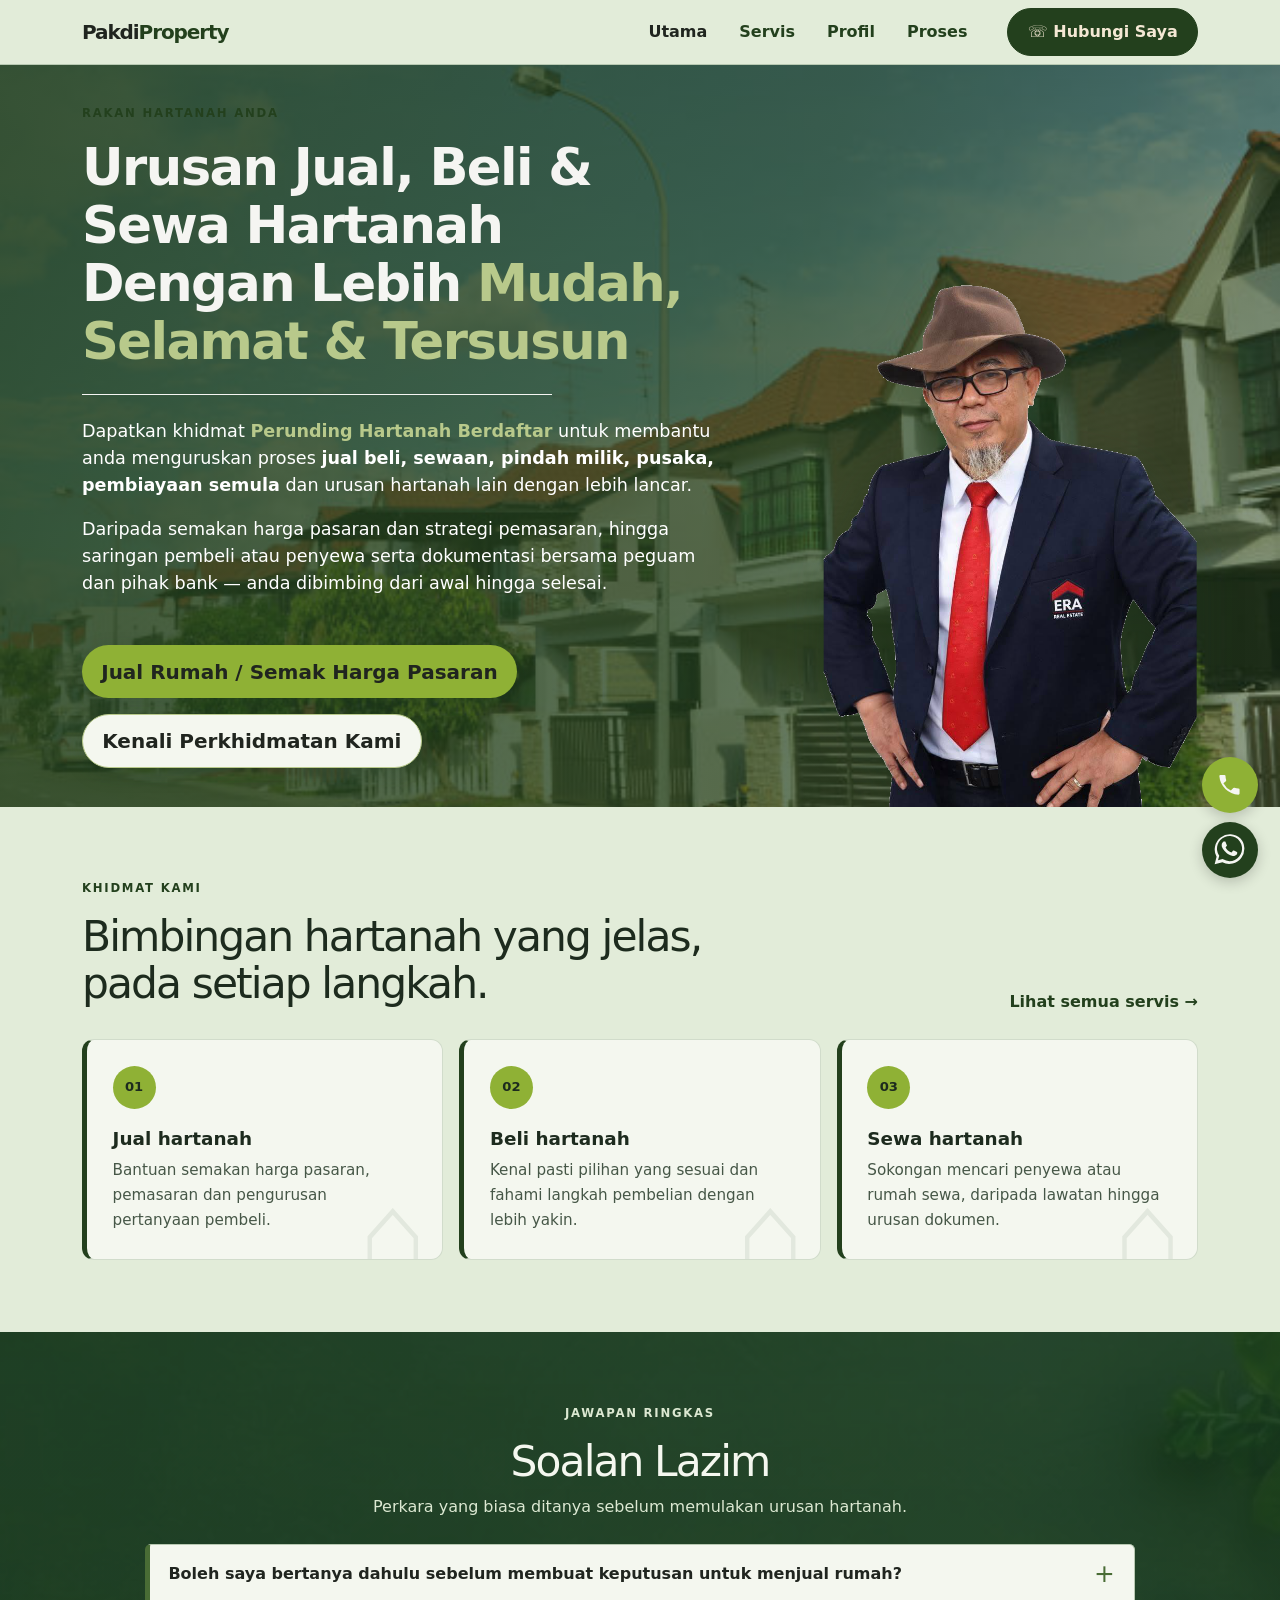
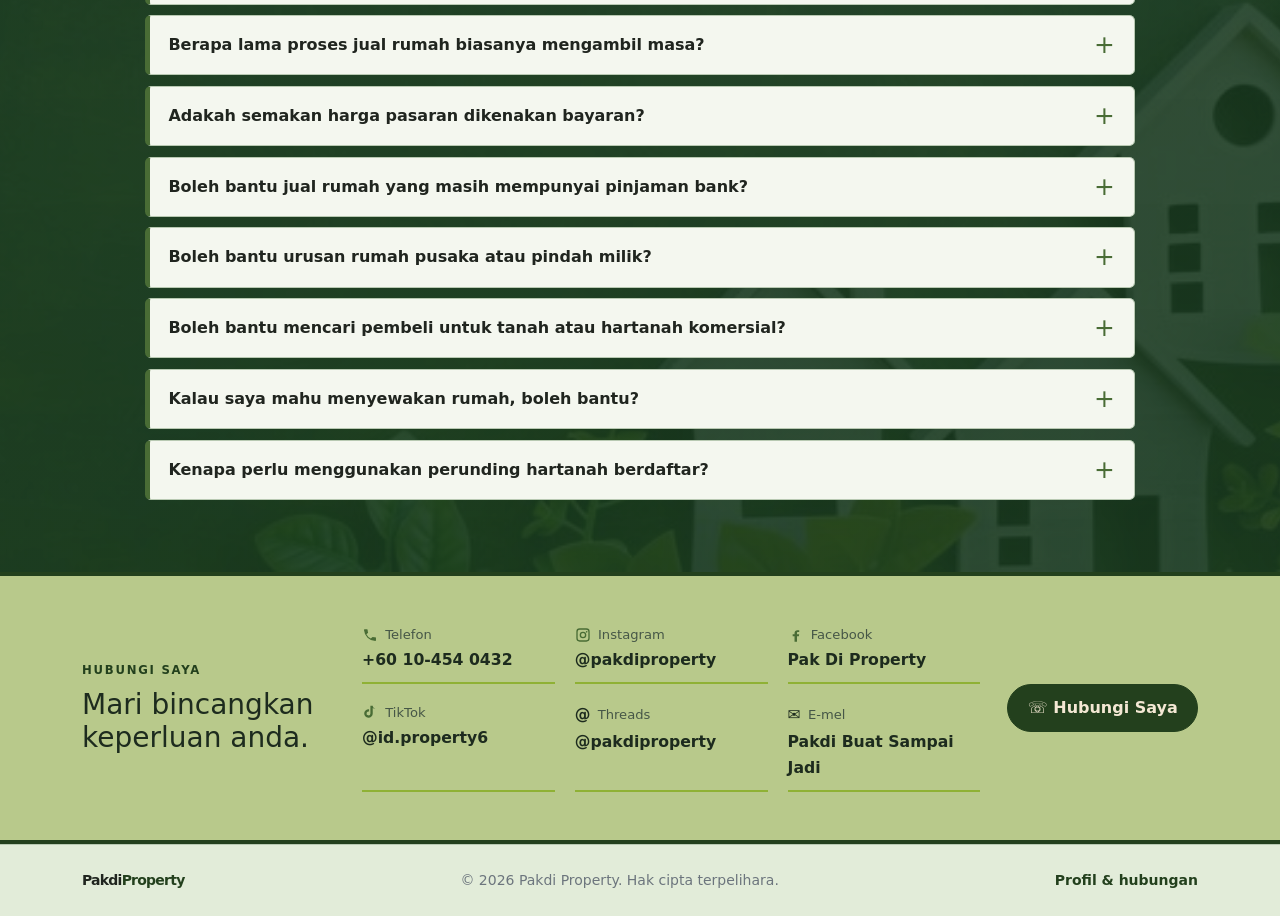
==== index.html @ b7602e5f "Add files via upload" ====
<!doctype html>
<html lang="ms">
<head>
  <meta charset="utf-8">
  <meta name="viewport" content="width=device-width, initial-scale=1">
  <meta name="description" content="Pakdi Property membantu urusan jual beli, sewa dan khidmat nasihat hartanah di Malaysia.">
  <title>Pakdi Property | Hartanah lebih mudah</title>
  <link href="https://cdn.jsdelivr.net/npm/bootstrap@5.3.3/dist/css/bootstrap.min.css" rel="stylesheet">
  <link rel="stylesheet" href="styles.css">
</head>
<body>
  <nav class="navbar navbar-expand-lg sticky-top">
    <div class="container py-2">
      <a class="navbar-brand brand" href="index.html">Pakdi<span>Property</span></a>
      <button class="navbar-toggler" type="button" data-bs-toggle="collapse" data-bs-target="#mainNav" aria-controls="mainNav" aria-expanded="false" aria-label="Buka menu"><span class="navbar-toggler-icon"></span></button>
      <div class="collapse navbar-collapse" id="mainNav">
        <ul class="navbar-nav ms-auto align-items-lg-center gap-lg-3">
          <li class="nav-item"><a class="nav-link active" href="index.html">Utama</a></li>
          <li class="nav-item"><a class="nav-link" href="servis.html">Servis</a></li>
          <li class="nav-item"><a class="nav-link" href="profile.html">Profil</a></li>
          <li class="nav-item"><a class="nav-link" href="proses.html">Proses</a></li>
          <li class="nav-item"><a class="btn btn-whatsapp ms-lg-3" href="https://wa.me/60104540432" target="_blank" rel="noopener">☏ Hubungi Saya</a></li>
        </ul>
      </div>
    </div>
  </nav>
  <main>
    <section class="hero-home">
      <div class="container hero-content">
        <div class="row align-items-center min-vh-hero">
          <div class="col-lg-7 hero-copy">
            <p class="eyebrow hero-eyebrow">RAKAN HARTANAH ANDA</p>
            <h1>Urusan Jual, Beli &amp; Sewa Hartanah Dengan Lebih <span>Mudah, Selamat &amp; Tersusun</span></h1>
            <div class="hero-rule"></div>
            <p>Dapatkan khidmat <strong>Perunding Hartanah Berdaftar</strong> untuk membantu anda menguruskan proses <b>jual beli, sewaan, pindah milik, pusaka, pembiayaan semula</b> dan urusan hartanah lain dengan lebih lancar.</p>
            <p>Daripada semakan harga pasaran dan strategi pemasaran, hingga saringan pembeli atau penyewa serta dokumentasi bersama peguam dan pihak bank — anda dibimbing dari awal hingga selesai.</p>
            <div class="d-flex flex-wrap gap-3 hero-actions">
              <a class="btn btn-red btn-lg" href="https://wa.me/60104540432?text=Salam%2C%20saya%20ingin%20bertanya%20tentang%20jualan%20rumah" target="_blank" rel="noopener">Jual Rumah / Semak Harga Pasaran</a>
              <a class="btn btn-light-hero btn-lg" href="servis.html">Kenali Perkhidmatan Kami</a>
            </div>
          </div>
          <div class="col-lg-5 hero-person-wrap">
            <!-- FOTO UTAMA: letakkan foto anda dalam folder images dan ubah src kepada images/pakdi.png -->
            <img class="hero-person" src="pakdi-transparent.png" alt="Foto perunding Pakdi Property">
          </div>
        </div>
      </div>
    </section>
    <section class="py-5"><div class="container py-lg-4"><div class="row align-items-end g-3 mb-4"><div class="col-md-8"><p class="eyebrow">KHIDMAT KAMI</p><h2 class="section-title">Bimbingan hartanah yang jelas, pada setiap langkah.</h2></div><div class="col-md-4 text-md-end"><a class="text-link" href="servis.html">Lihat semua servis →</a></div></div><div class="row g-3"><div class="col-md-4"><article class="service-card h-100"><div class="service-icon">01</div><h3>Jual hartanah</h3><p>Bantuan semakan harga pasaran, pemasaran dan pengurusan pertanyaan pembeli.</p></article></div><div class="col-md-4"><article class="service-card h-100"><div class="service-icon">02</div><h3>Beli hartanah</h3><p>Kenal pasti pilihan yang sesuai dan fahami langkah pembelian dengan lebih yakin.</p></article></div><div class="col-md-4"><article class="service-card h-100"><div class="service-icon">03</div><h3>Sewa hartanah</h3><p>Sokongan mencari penyewa atau rumah sewa, daripada lawatan hingga urusan dokumen.</p></article></div></div></div></section>
    <section class="faq-section py-5">
      <div class="container py-lg-4">
        <div class="text-center mb-4"><p class="eyebrow">JAWAPAN RINGKAS</p><h2 class="section-title mx-auto">Soalan Lazim</h2><p class="text-secondary">Perkara yang biasa ditanya sebelum memulakan urusan hartanah.</p></div>
        <div class="faq-list">
          <details class="faq-item"><summary>Boleh saya bertanya dahulu sebelum membuat keputusan untuk menjual rumah?</summary><p>Ya. Anda boleh berbincang dahulu tentang keadaan hartanah, anggaran harga pasaran dan pilihan yang tersedia sebelum membuat keputusan.</p></details>
          <details class="faq-item"><summary>Berapa lama proses jual rumah biasanya mengambil masa?</summary><p>Tempoh jualan bergantung pada harga, lokasi, keadaan hartanah, permintaan pasaran dan kelancaran proses pembiayaan pembeli.</p></details>
          <details class="faq-item"><summary>Adakah semakan harga pasaran dikenakan bayaran?</summary><p>Hubungi saya untuk berbincang tentang hartanah anda dan semakan awal. Sebarang kos atau skop khidmat akan diterangkan terlebih dahulu.</p></details>
          <details class="faq-item"><summary>Boleh bantu jual rumah yang masih mempunyai pinjaman bank?</summary><p>Boleh. Baki pinjaman dan proses penyelesaian dengan pihak bank perlu disemak. Saya boleh membantu menyelaras langkah seterusnya bersama pihak berkaitan.</p></details>
          <details class="faq-item"><summary>Boleh bantu urusan rumah pusaka atau pindah milik?</summary><p>Saya boleh membantu menerangkan langkah awal dan menyelaras urusan hartanah dengan pihak berkaitan seperti peguam. Keperluan bergantung pada keadaan kes.</p></details>
          <details class="faq-item"><summary>Boleh bantu mencari pembeli untuk tanah atau hartanah komersial?</summary><p>Ya. Kongsikan lokasi, jenis hartanah dan maklumat yang tersedia supaya kita boleh bincangkan pilihan pemasaran yang sesuai.</p></details>
          <details class="faq-item"><summary>Kalau saya mahu menyewakan rumah, boleh bantu?</summary><p>Boleh. Saya boleh membantu menguruskan pemasaran, pertanyaan penyewa, lawatan dan penyelarasan dokumen sewaan.</p></details>
          <details class="faq-item"><summary>Kenapa perlu menggunakan perunding hartanah berdaftar?</summary><p>Perunding berdaftar boleh membantu menyelaras komunikasi, pemasaran dan langkah urusan hartanah dengan lebih teratur. Anda boleh meminta butiran pendaftaran semasa berbincang.</p></details>
        </div>
      </div>
    </section>
        <section class="contact-strip py-5"><div class="container"><div class="contact-layout"><div class="contact-intro"><p class="eyebrow mb-2">HUBUNGI SAYA</p><h2 class="h3 mb-0">Mari bincangkan keperluan anda.</h2></div><div class="contact-grid"><a class="contact-link" href="tel:+60104540432"><span class="contact-heading"><svg viewBox="0 0 24 24" aria-hidden="true"><path d="M6.6 10.8a15.5 15.5 0 0 0 6.6 6.6l2.2-2.2a1 1 0 0 1 1-.24 11.4 11.4 0 0 0 3.55.57 1 1 0 0 1 1 1v3.5a1 1 0 0 1-1 1A17.95 17.95 0 0 1 2.97 4.5a1 1 0 0 1 1-1h3.5a1 1 0 0 1 1 1 11.4 11.4 0 0 0 .57 3.55 1 1 0 0 1-.25 1.02z"/></svg>Telefon</span><span>+60 10-454 0432</span></a><a class="contact-link" href="https://instagram.com/pakdiproperty" target="_blank" rel="noopener"><span class="contact-heading"><svg viewBox="0 0 24 24" aria-hidden="true"><path d="M7 2h10a5 5 0 0 1 5 5v10a5 5 0 0 1-5 5H7a5 5 0 0 1-5-5V7a5 5 0 0 1 5-5m0 2a3 3 0 0 0-3 3v10a3 3 0 0 0 3 3h10a3 3 0 0 0 3-3V7a3 3 0 0 0-3-3zm5 3a5 5 0 1 1 0 10 5 5 0 0 1 0-10m0 2a3 3 0 1 0 0 6 3 3 0 0 0 0-6m5.5-3a1.25 1.25 0 1 1 0 2.5 1.25 1.25 0 0 1 0-2.5"/></svg>Instagram</span><span>@pakdiproperty</span></a><a class="contact-link" href="https://facebook.com/PakDiProperty" target="_blank" rel="noopener"><span class="contact-heading"><svg viewBox="0 0 24 24" aria-hidden="true"><path d="M13.5 22v-8h2.8l.4-3h-3.2V9.1c0-.9.3-1.5 1.6-1.5h1.7V4.9c-.3 0-1.4-.1-2.6-.1-2.6 0-4.4 1.6-4.4 4.5V11H7v3h2.8v8z"/></svg>Facebook</span><span>Pak Di Property</span></a><a class="contact-link" href="https://www.tiktok.com/@id.property6" target="_blank" rel="noopener"><span class="contact-heading"><svg viewBox="0 0 24 24" aria-hidden="true"><path d="M19.6 7.2a5.7 5.7 0 0 1-3.5-1.2v8.2a6.4 6.4 0 1 1-5.5-6.3v3.5a2.9 2.9 0 1 0 2 2.8V2.5h3.5c.2 2 1.5 3.7 3.5 4.3z"/></svg>TikTok</span><span>@id.property6</span></a><a class="contact-link" href="https://www.threads.net/@pakdiproperty" target="_blank" rel="noopener"><span class="contact-heading"><span aria-hidden="true">@</span>Threads</span><span>@pakdiproperty</span></a><a class="contact-link" href="mailto:id1402property@gmail.com?subject=Pakdi%20Buat%20Sampai%20Jadi" aria-label="E-mel Pakdi: Pakdi Buat Sampai Jadi"><span class="contact-heading"><span aria-hidden="true">✉</span>E-mel</span><span>Pakdi Buat Sampai Jadi</span></a></div><div class="contact-action-wrap"><a class="btn btn-whatsapp contact-action" href="https://wa.me/60104540432" target="_blank" rel="noopener">☏ Hubungi Saya</a></div></div></div></section>
  </main>
  <footer class="py-4"><div class="container d-flex flex-column flex-sm-row justify-content-between gap-2"><span class="brand small">Pakdi<span>Property</span></span><span class="text-secondary small">© <span id="year"></span> Pakdi Property. Hak cipta terpelihara.</span><a class="small text-link" href="profile.html">Profil &amp; hubungan</a></div></footer>
  <div class="floating-contact"><a class="float-phone" href="tel:+60104540432" aria-label="Telefon Pakdi"><svg viewBox="0 0 24 24" aria-hidden="true"><path d="M6.6 10.8a15.5 15.5 0 0 0 6.6 6.6l2.2-2.2a1 1 0 0 1 1-.24 11.4 11.4 0 0 0 3.55.57 1 1 0 0 1 1 1v3.5a1 1 0 0 1-1 1A17.95 17.95 0 0 1 2.97 4.5a1 1 0 0 1 1-1h3.5a1 1 0 0 1 1 1 11.4 11.4 0 0 0 .57 3.55 1 1 0 0 1-.25 1.02z"/></svg></a><a class="float-wa" href="https://wa.me/60104540432" target="_blank" rel="noopener" aria-label="WhatsApp Pakdi"><svg viewBox="0 0 24 24" aria-hidden="true"><path d="M20.5 3.5A11.8 11.8 0 0 0 2 17.7L.5 23.5l6-1.55A11.8 11.8 0 0 0 20.5 3.5M12 21a9.7 9.7 0 0 1-4.95-1.36l-.36-.21-3.57.93.95-3.48-.23-.36A9.7 9.7 0 1 1 12 21m5.34-7.26c-.29-.15-1.73-.85-2-.95s-.47-.15-.67.15-.76.95-.93 1.14-.34.22-.63.07a8 8 0 0 1-2.37-1.47 8.8 8.8 0 0 1-1.64-2.04c-.17-.29-.02-.45.13-.6.13-.13.29-.34.43-.5.14-.17.19-.29.29-.48.1-.2.05-.37-.02-.52-.08-.14-.67-1.62-.91-2.22-.24-.58-.48-.5-.67-.51h-.57c-.2 0-.52.07-.8.37-.27.29-1.04 1.01-1.04 2.47s1.07 2.87 1.22 3.07c.14.2 2.1 3.2 5.08 4.48.71.31 1.26.5 1.69.64.71.22 1.36.19 1.87.11.57-.08 1.73-.71 1.98-1.4.24-.69.24-1.28.17-1.4-.08-.13-.27-.2-.57-.35"/></svg></a></div>
  <script src="https://cdn.jsdelivr.net/npm/bootstrap@5.3.3/dist/js/bootstrap.bundle.min.js"></script><script src="script.js"></script>
</body>
</html>
---- styles.css ----
:root{--ink:#1d2b1e;--muted:#465747;--accent:#8fb135;--accent-dark:#23401d;--sage:#b8c98b;--cream:#f4f7ef;--line:#b8c9b2;--blue:#06327e;--blue-top:#3260a2;--whatsapp:#23401d;--red:#8fb135}
*{box-sizing:border-box}body{color:var(--ink);background:#e2ecd9;font-family:system-ui,-apple-system,"Segoe UI",sans-serif;line-height:1.65}.brand{font-weight:800;letter-spacing:-.055em;color:#20251f!important}.brand span{color:#23401d}.navbar{--bs-navbar-padding-y:0;border-bottom:1px solid var(--line);background:#e2ecd9!important}.nav-link{color:#23401d;font-weight:650}.nav-link.active{color:#20251f!important}.btn{border-radius:999px;font-weight:650;padding:.7rem 1.2rem}.btn-whatsapp{background:var(--whatsapp);color:#f4e8d4;border:1px solid var(--whatsapp)}.btn-whatsapp:hover{background:#172616;color:#f4e8d4}.btn-red{background:var(--red);color:#20251f;border:0;box-shadow:0 6px 20px #17372433}.btn-red:hover{background:#b8c98b;color:#20251f}.btn-light-hero{background:#f4f7ef;color:#20251f;border:1px solid #b8c98b;box-shadow:0 6px 20px #17372433}.btn-light-hero:hover{background:#dce8d2;color:#20251f}.hero-home{position:relative;isolation:isolate;overflow:hidden;color:#f5f5f2;background:linear-gradient(105deg,rgba(35,64,29,.88) 0%,rgba(35,64,29,.75) 58%,rgba(35,64,29,.5) 100%),url("images-laman-utama.png") center/cover no-repeat;background-image:linear-gradient(105deg,rgba(35,64,29,.88) 0%,rgba(35,64,29,.75) 58%,rgba(35,64,29,.5) 100%),url("images-laman-utama.png")}.min-vh-hero{min-height:610px}.hero-content{position:relative;z-index:1}.hero-copy{padding-top:2.4rem;padding-bottom:2.4rem;z-index:2}.hero-copy h1{max-width:850px;font-size:clamp(2.35rem,4vw,3.45rem);font-weight:750;line-height:1.13;letter-spacing:-.03em;margin-bottom:1.5rem}.hero-copy h1 span{color:#b8c98b}.hero-copy p:not(.eyebrow){max-width:750px;font-size:1.1rem;line-height:1.55;color:#fff}.hero-copy strong{color:#b8c98b}.hero-rule{height:1px;background:#f5f5f2;width:min(470px,100%);margin:1.4rem 0}.hero-actions{margin-top:3rem}.hero-person-wrap{align-self:stretch;position:relative;min-height:520px}.hero-person{position:absolute;bottom:0;left:50%;transform:translateX(-40%);height:min(88%,560px);width:auto;max-width:110%;object-fit:contain;object-position:center bottom;border-radius:0;outline:0;box-shadow:none;filter:drop-shadow(0 12px 22px rgba(18,42,21,.28))}.hero-eyebrow{color:#b8c98b}.eyebrow{font-size:.73rem;letter-spacing:.15em;font-weight:700;color:#23401d;margin-bottom:1rem}.text-accent{color:#23401d}.section-title{font-size:clamp(1.8rem,3.5vw,2.65rem);max-width:670px;letter-spacing:-.045em;line-height:1.1}.text-link{color:#23401d;text-decoration:none;font-weight:650}.text-link:hover{text-decoration:underline}.service-card,.process-card{padding:1.6rem;border:1px solid #d1dccb;border-left:5px solid #23401d;border-radius:.75rem;background:#f4f7ef;position:relative;overflow:hidden}.service-card:after{content:"⌂";position:absolute;right:1rem;bottom:-1.9rem;font-family:Georgia,serif;font-size:7rem;line-height:1;color:#23401d;opacity:.08;pointer-events:none}.service-icon,.process-number{display:grid;place-items:center;width:43px;height:43px;border-radius:50%;background:#8fb135;color:#1d2b1e;font-weight:700;font-size:.82rem;margin-bottom:1.2rem}.service-card h3{font-size:1.15rem;font-weight:650}.service-card p,.process-card p{color:var(--muted);font-size:.95rem;margin-bottom:0}.contact-strip{background:#b8c98b;border-top:4px solid #23401d;border-bottom:4px solid #23401d}footer{border-top:1px solid var(--line)}.profile-hero{background:#b8c98b;border-bottom:5px solid #23401d}.profile-photo{display:block;width:min(82%,420px);aspect-ratio:4/4.5;object-fit:contain;border-radius:1rem;background:transparent;margin-inline:auto}.contact-link{display:flex;flex-direction:column;gap:.1rem;color:var(--muted);text-decoration:none;font-size:.82rem}.contact-link span{font-size:.98rem;font-weight:600;color:var(--ink)}.contact-link .contact-heading{display:flex;align-items:center;gap:.45rem;font-size:.82rem;font-weight:500;color:var(--muted)}.contact-heading svg{width:16px;height:16px;fill:#496c35;flex:none}.contact-link{border-bottom:2px solid #8fb135;padding-bottom:.55rem}.contact-link:hover span{color:var(--accent-dark)}.process-card{position:relative;padding-top:1.7rem}.process-number{width:46px;height:46px;color:#20251f;background:#8fb135}.process-card h2{font-weight:650}.floating-contact{position:fixed;right:1.4rem;bottom:1.4rem;display:grid;gap:.55rem;z-index:10}.floating-contact a{width:56px;height:56px;border-radius:50%;display:grid;place-items:center;color:#f5f5f2;text-decoration:none;font-size:1.55rem;box-shadow:0 4px 14px #0003}.float-phone{background:#8fb135}.float-wa{background:#23401d}.floating-contact svg{width:27px;height:27px;fill:currentColor}.float-wa svg{width:31px;height:31px}@media(max-width:991.98px){.min-vh-hero{min-height:auto}.hero-copy{padding-top:4rem;padding-bottom:1rem}.hero-person-wrap{min-height:360px}.hero-person{height:100%;max-height:430px;max-width:92%;left:50%;transform:translateX(-50%)}.hero-actions{margin-top:2rem}.hero-home{background-position:center}.navbar-nav{padding:.7rem 0}}@media(max-width:575.98px){.hero-copy h1{font-size:2.35rem}.hero-copy p:not(.eyebrow){font-size:1rem}.hero-person-wrap{min-height:300px}.hero-person{max-height:330px;max-width:92%}.hero-actions .btn{width:100%;font-size:.92rem}.floating-contact{right:.8rem;bottom:.8rem}.floating-contact a{width:48px;height:48px}}

/* Gerakan halus untuk kad dan butang */
.service-card,.process-card,.btn,.floating-contact a{transition:transform .22s ease,box-shadow .22s ease,background-color .22s ease,border-color .22s ease}
.service-card:hover,.process-card:hover{transform:translateY(-6px);box-shadow:0 14px 30px rgba(35,64,29,.16);border-color:#8fb135}
.btn:hover,.floating-contact a:hover{transform:translateY(-3px);box-shadow:0 9px 20px rgba(35,64,29,.22)}
.service-card:focus-within,.process-card:focus-within{transform:translateY(-4px);box-shadow:0 12px 26px rgba(35,64,29,.14)}
@media(prefers-reduced-motion:reduce){.service-card,.process-card,.btn,.floating-contact a{transition:none}.service-card:hover,.process-card:hover,.btn:hover,.floating-contact a:hover{transform:none}}
.faq-section{position:relative;isolation:isolate;background:linear-gradient(rgba(25,57,31,.88),rgba(25,57,31,.91)),url("faq-background.png") center/cover no-repeat;color:#f4f7ef}
.faq-section .section-title{color:#f4f7ef}.faq-section .eyebrow,.faq-section .text-secondary{color:#dce8d2!important}
.faq-list{max-width:990px;margin:0 auto;display:grid;gap:.65rem}
.faq-item{background:#f4f7ef;border:1px solid #b8c9b2;border-left:5px solid #496c35;border-radius:.35rem;overflow:hidden;transition:transform .2s ease,box-shadow .2s ease}
.faq-item:hover{transform:translateY(-2px);box-shadow:0 8px 20px rgba(35,64,29,.12)}
.faq-item summary{list-style:none;cursor:pointer;position:relative;padding:1rem 3.2rem 1rem 1.15rem;font-weight:650;color:#20251f}
.faq-item summary::-webkit-details-marker{display:none}
.faq-item summary:after{content:"+";position:absolute;right:1.2rem;top:50%;transform:translateY(-50%);font-size:1.55rem;line-height:1;color:#496c35;font-weight:500}
.faq-item[open] summary:after{content:"−"}
.faq-item[open] summary{border-bottom:1px solid #d1dccb}
.faq-item p{margin:0;padding:1rem 1.15rem 1.2rem;color:#465747;line-height:1.7}
.faq-item summary:focus-visible{outline:3px solid #8fb135;outline-offset:-3px}
@media(prefers-reduced-motion:reduce){.faq-item{transition:none}.faq-item:hover{transform:none}}
.client-gallery{background:#23401d;color:#f4f7ef}
.client-gallery .section-title{color:#f4f7ef}
.client-gallery .eyebrow{color:#b8c98b}
.client-gallery .text-secondary{color:#dce8d2!important}
.gallery-slot{height:150px;position:relative;overflow:hidden;background:#dce8d2;border:3px solid #b8c98b;box-shadow:0 4px 12px rgba(0,0,0,.16)}
.gallery-slot img{display:block;width:100%;height:100%;object-fit:cover}
.gallery-slot img[src=""]{display:none}
.gallery-slot:has(img[src=""]){display:grid;place-items:center;background:linear-gradient(135deg,#dce8d2,#b8c98b)}
.gallery-slot:has(img[src=""]):before{content:"＋";font-size:2rem;color:#496c35;opacity:.7}
.gallery-slot span{position:absolute;left:.5rem;bottom:.45rem;padding:.1rem .5rem;border-radius:1rem;background:#23401d;color:#f4f7ef;font-size:.7rem}
.gallery-slot img:not([src=""])+span{display:none}
@media(max-width:575.98px){.gallery-slot{height:120px}}
.profile-intro{padding:2.8rem 0;background:linear-gradient(115deg,#b8c98b 0%,#c8d6a6 62%,#dce8d2 100%);border-bottom:1px solid #aebf7c;position:relative;overflow:hidden}
.profile-intro:after{content:"";position:absolute;width:280px;height:280px;border:1px solid rgba(35,64,29,.12);border-radius:50%;right:25%;top:-190px;pointer-events:none}
.profile-intro .container{position:relative;z-index:1}
.profile-intro .eyebrow{margin-bottom:.6rem}
.profile-intro-title{font-size:clamp(2rem,3.6vw,3.15rem);line-height:1.08;letter-spacing:-.045em;font-weight:750;color:#1d2b1e;margin:0 0 .8rem}
.profile-intro-title span{color:#23401d}
.profile-intro-copy{max-width:670px;font-size:1.05rem;line-height:1.6;color:#30432d;margin:0}
.intro-highlight{min-height:150px;padding:1.1rem 1.35rem;border:1px solid rgba(35,64,29,.25);border-radius:1.1rem;background:rgba(244,247,239,.58);display:flex;flex-direction:column;justify-content:center;box-shadow:0 12px 30px rgba(35,64,29,.07)}
.intro-house{font-size:1.6rem;color:#496c35;line-height:1;margin-bottom:.45rem}
.intro-kicker{font-size:.65rem;letter-spacing:.14em;font-weight:750;color:#496c35}
.intro-highlight strong{font-size:1.2rem;color:#1d2b1e}.intro-highlight i{font-style:normal;color:#8fb135;padding:0 .15rem}
.intro-caption{font-size:.78rem;color:#465747;margin-top:.15rem}
@media(max-width:991.98px){.profile-intro{padding:2.4rem 0}.intro-highlight{min-height:125px}}
/* Corak rumah hanya digunakan pada halaman selain Utama */
body.pattern-page{background-color:#e2ecd9;background-image:none}
body.pattern-page .profile-intro{background:linear-gradient(115deg,rgba(184,201,139,.84),rgba(200,214,166,.82) 62%,rgba(220,232,210,.84)),url("pattern-houses.png") center/cover no-repeat}
body.pattern-page .service-card,body.pattern-page .process-card{background:rgba(244,247,239,.95)}
body.pattern-page .contact-strip{background:rgba(184,201,139,.95)}
body.pattern-page .client-gallery{background:linear-gradient(rgba(35,64,29,.94),rgba(35,64,29,.94)),url("pattern-houses.png") center/cover}
.contact-strip .contact-link{min-width:145px;max-width:205px}
@media(max-width:767.98px){.contact-strip .contact-link{min-width:calc(50% - 1rem);max-width:none}.contact-strip .row>.col-lg-8{min-width:0}}
.contact-action{display:inline-flex;margin-top:1.25rem;align-items:center;gap:.45rem}
.contact-layout{display:grid;grid-template-columns:minmax(190px,.9fr) minmax(500px,2.2fr) auto;gap:1.7rem;align-items:center}
.contact-grid{display:grid;grid-template-columns:repeat(3,minmax(0,1fr));gap:1.1rem 1.25rem}
.contact-grid .contact-link{min-width:0;max-width:none}
.contact-action-wrap{justify-self:end}
.contact-action{margin-top:0;white-space:nowrap}
@media(max-width:1100px){.contact-layout{grid-template-columns:1fr;gap:1.4rem}.contact-grid{grid-template-columns:repeat(3,minmax(0,1fr))}.contact-action-wrap{justify-self:end}}
@media(max-width:575.98px){.contact-grid{grid-template-columns:repeat(2,minmax(0,1fr));gap:1rem}.contact-action-wrap{justify-self:start}}
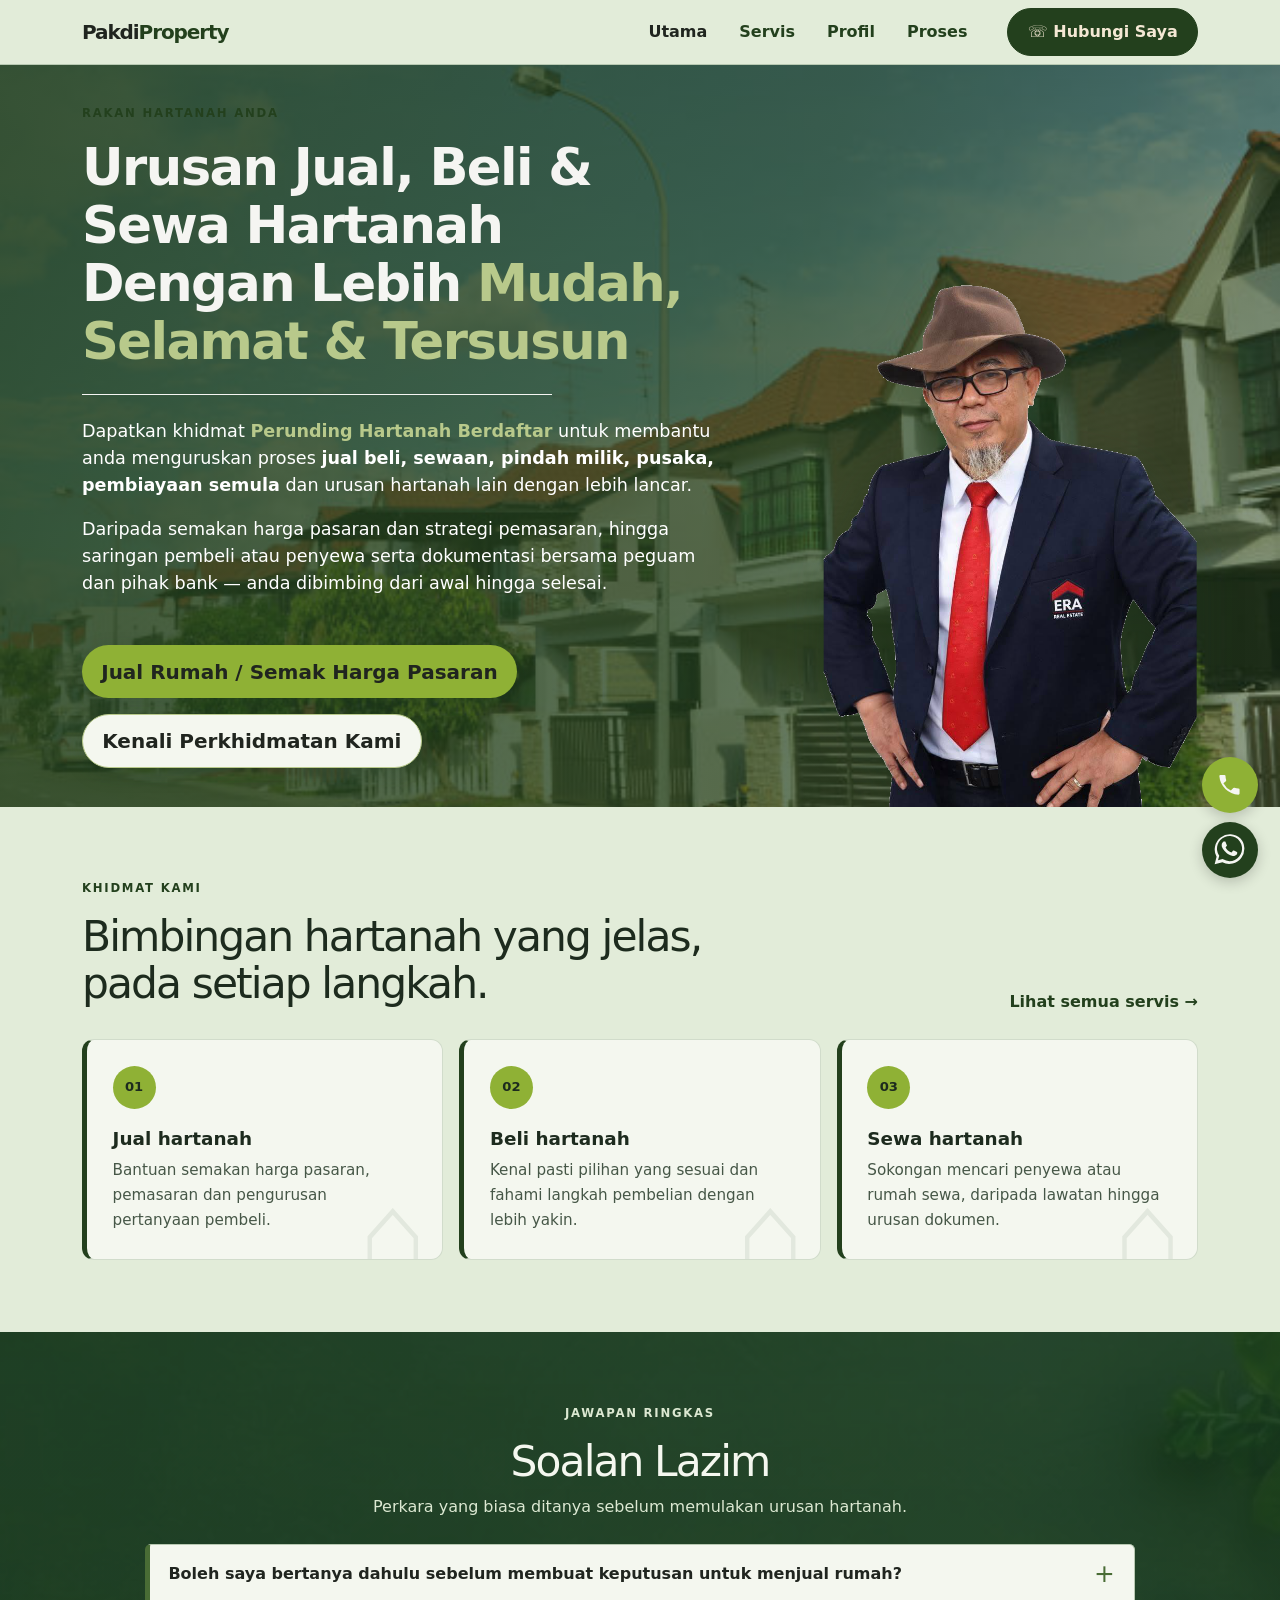
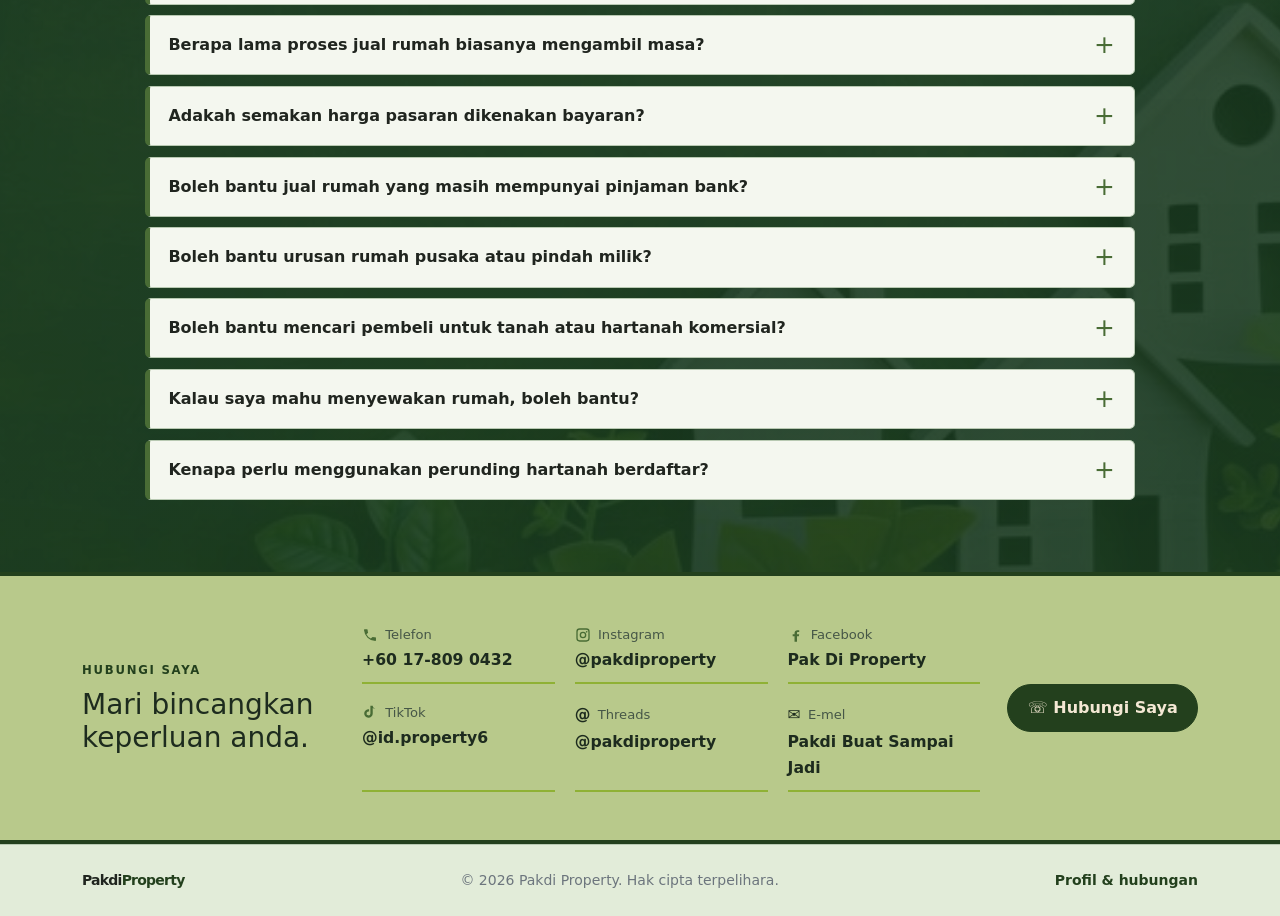
==== commit 88403599: "Add files via upload" ====
--- a/index.html
+++ b/index.html
@@ -19,7 +19,7 @@
           <li class="nav-item"><a class="nav-link" href="servis.html">Servis</a></li>
           <li class="nav-item"><a class="nav-link" href="profile.html">Profil</a></li>
           <li class="nav-item"><a class="nav-link" href="proses.html">Proses</a></li>
-          <li class="nav-item"><a class="btn btn-whatsapp ms-lg-3" href="https://wa.me/60104540432" target="_blank" rel="noopener">☏ Hubungi Saya</a></li>
+          <li class="nav-item"><a class="btn btn-whatsapp ms-lg-3" href="https://wa.me/60178090432" target="_blank" rel="noopener">☏ Hubungi Saya</a></li>
         </ul>
       </div>
     </div>
@@ -35,7 +35,7 @@
             <p>Dapatkan khidmat <strong>Perunding Hartanah Berdaftar</strong> untuk membantu anda menguruskan proses <b>jual beli, sewaan, pindah milik, pusaka, pembiayaan semula</b> dan urusan hartanah lain dengan lebih lancar.</p>
             <p>Daripada semakan harga pasaran dan strategi pemasaran, hingga saringan pembeli atau penyewa serta dokumentasi bersama peguam dan pihak bank — anda dibimbing dari awal hingga selesai.</p>
             <div class="d-flex flex-wrap gap-3 hero-actions">
-              <a class="btn btn-red btn-lg" href="https://wa.me/60104540432?text=Salam%2C%20saya%20ingin%20bertanya%20tentang%20jualan%20rumah" target="_blank" rel="noopener">Jual Rumah / Semak Harga Pasaran</a>
+              <a class="btn btn-red btn-lg" href="https://wa.me/60178090432?text=Salam%2C%20saya%20ingin%20bertanya%20tentang%20jualan%20rumah" target="_blank" rel="noopener">Jual Rumah / Semak Harga Pasaran</a>
               <a class="btn btn-light-hero btn-lg" href="servis.html">Kenali Perkhidmatan Kami</a>
             </div>
           </div>
@@ -62,10 +62,10 @@
         </div>
       </div>
     </section>
-        <section class="contact-strip py-5"><div class="container"><div class="contact-layout"><div class="contact-intro"><p class="eyebrow mb-2">HUBUNGI SAYA</p><h2 class="h3 mb-0">Mari bincangkan keperluan anda.</h2></div><div class="contact-grid"><a class="contact-link" href="tel:+60104540432"><span class="contact-heading"><svg viewBox="0 0 24 24" aria-hidden="true"><path d="M6.6 10.8a15.5 15.5 0 0 0 6.6 6.6l2.2-2.2a1 1 0 0 1 1-.24 11.4 11.4 0 0 0 3.55.57 1 1 0 0 1 1 1v3.5a1 1 0 0 1-1 1A17.95 17.95 0 0 1 2.97 4.5a1 1 0 0 1 1-1h3.5a1 1 0 0 1 1 1 11.4 11.4 0 0 0 .57 3.55 1 1 0 0 1-.25 1.02z"/></svg>Telefon</span><span>+60 10-454 0432</span></a><a class="contact-link" href="https://instagram.com/pakdiproperty" target="_blank" rel="noopener"><span class="contact-heading"><svg viewBox="0 0 24 24" aria-hidden="true"><path d="M7 2h10a5 5 0 0 1 5 5v10a5 5 0 0 1-5 5H7a5 5 0 0 1-5-5V7a5 5 0 0 1 5-5m0 2a3 3 0 0 0-3 3v10a3 3 0 0 0 3 3h10a3 3 0 0 0 3-3V7a3 3 0 0 0-3-3zm5 3a5 5 0 1 1 0 10 5 5 0 0 1 0-10m0 2a3 3 0 1 0 0 6 3 3 0 0 0 0-6m5.5-3a1.25 1.25 0 1 1 0 2.5 1.25 1.25 0 0 1 0-2.5"/></svg>Instagram</span><span>@pakdiproperty</span></a><a class="contact-link" href="https://facebook.com/PakDiProperty" target="_blank" rel="noopener"><span class="contact-heading"><svg viewBox="0 0 24 24" aria-hidden="true"><path d="M13.5 22v-8h2.8l.4-3h-3.2V9.1c0-.9.3-1.5 1.6-1.5h1.7V4.9c-.3 0-1.4-.1-2.6-.1-2.6 0-4.4 1.6-4.4 4.5V11H7v3h2.8v8z"/></svg>Facebook</span><span>Pak Di Property</span></a><a class="contact-link" href="https://www.tiktok.com/@id.property6" target="_blank" rel="noopener"><span class="contact-heading"><svg viewBox="0 0 24 24" aria-hidden="true"><path d="M19.6 7.2a5.7 5.7 0 0 1-3.5-1.2v8.2a6.4 6.4 0 1 1-5.5-6.3v3.5a2.9 2.9 0 1 0 2 2.8V2.5h3.5c.2 2 1.5 3.7 3.5 4.3z"/></svg>TikTok</span><span>@id.property6</span></a><a class="contact-link" href="https://www.threads.net/@pakdiproperty" target="_blank" rel="noopener"><span class="contact-heading"><span aria-hidden="true">@</span>Threads</span><span>@pakdiproperty</span></a><a class="contact-link" href="mailto:id1402property@gmail.com?subject=Pakdi%20Buat%20Sampai%20Jadi" aria-label="E-mel Pakdi: Pakdi Buat Sampai Jadi"><span class="contact-heading"><span aria-hidden="true">✉</span>E-mel</span><span>Pakdi Buat Sampai Jadi</span></a></div><div class="contact-action-wrap"><a class="btn btn-whatsapp contact-action" href="https://wa.me/60104540432" target="_blank" rel="noopener">☏ Hubungi Saya</a></div></div></div></section>
+        <section class="contact-strip py-5"><div class="container"><div class="contact-layout"><div class="contact-intro"><p class="eyebrow mb-2">HUBUNGI SAYA</p><h2 class="h3 mb-0">Mari bincangkan keperluan anda.</h2></div><div class="contact-grid"><a class="contact-link" href="tel:+60178090432"><span class="contact-heading"><svg viewBox="0 0 24 24" aria-hidden="true"><path d="M6.6 10.8a15.5 15.5 0 0 0 6.6 6.6l2.2-2.2a1 1 0 0 1 1-.24 11.4 11.4 0 0 0 3.55.57 1 1 0 0 1 1 1v3.5a1 1 0 0 1-1 1A17.95 17.95 0 0 1 2.97 4.5a1 1 0 0 1 1-1h3.5a1 1 0 0 1 1 1 11.4 11.4 0 0 0 .57 3.55 1 1 0 0 1-.25 1.02z"/></svg>Telefon</span><span>+60 17-809 0432</span></a><a class="contact-link" href="https://instagram.com/pakdiproperty" target="_blank" rel="noopener"><span class="contact-heading"><svg viewBox="0 0 24 24" aria-hidden="true"><path d="M7 2h10a5 5 0 0 1 5 5v10a5 5 0 0 1-5 5H7a5 5 0 0 1-5-5V7a5 5 0 0 1 5-5m0 2a3 3 0 0 0-3 3v10a3 3 0 0 0 3 3h10a3 3 0 0 0 3-3V7a3 3 0 0 0-3-3zm5 3a5 5 0 1 1 0 10 5 5 0 0 1 0-10m0 2a3 3 0 1 0 0 6 3 3 0 0 0 0-6m5.5-3a1.25 1.25 0 1 1 0 2.5 1.25 1.25 0 0 1 0-2.5"/></svg>Instagram</span><span>@pakdiproperty</span></a><a class="contact-link" href="https://facebook.com/PakDiProperty" target="_blank" rel="noopener"><span class="contact-heading"><svg viewBox="0 0 24 24" aria-hidden="true"><path d="M13.5 22v-8h2.8l.4-3h-3.2V9.1c0-.9.3-1.5 1.6-1.5h1.7V4.9c-.3 0-1.4-.1-2.6-.1-2.6 0-4.4 1.6-4.4 4.5V11H7v3h2.8v8z"/></svg>Facebook</span><span>Pak Di Property</span></a><a class="contact-link" href="https://www.tiktok.com/@id.property6" target="_blank" rel="noopener"><span class="contact-heading"><svg viewBox="0 0 24 24" aria-hidden="true"><path d="M19.6 7.2a5.7 5.7 0 0 1-3.5-1.2v8.2a6.4 6.4 0 1 1-5.5-6.3v3.5a2.9 2.9 0 1 0 2 2.8V2.5h3.5c.2 2 1.5 3.7 3.5 4.3z"/></svg>TikTok</span><span>@id.property6</span></a><a class="contact-link" href="https://www.threads.net/@pakdiproperty" target="_blank" rel="noopener"><span class="contact-heading"><span aria-hidden="true">@</span>Threads</span><span>@pakdiproperty</span></a><a class="contact-link" href="mailto:id1402property@gmail.com?subject=Pakdi%20Buat%20Sampai%20Jadi" aria-label="E-mel Pakdi: Pakdi Buat Sampai Jadi"><span class="contact-heading"><span aria-hidden="true">✉</span>E-mel</span><span>Pakdi Buat Sampai Jadi</span></a></div><div class="contact-action-wrap"><a class="btn btn-whatsapp contact-action" href="https://wa.me/60178090432" target="_blank" rel="noopener">☏ Hubungi Saya</a></div></div></div></section>
   </main>
   <footer class="py-4"><div class="container d-flex flex-column flex-sm-row justify-content-between gap-2"><span class="brand small">Pakdi<span>Property</span></span><span class="text-secondary small">© <span id="year"></span> Pakdi Property. Hak cipta terpelihara.</span><a class="small text-link" href="profile.html">Profil &amp; hubungan</a></div></footer>
-  <div class="floating-contact"><a class="float-phone" href="tel:+60104540432" aria-label="Telefon Pakdi"><svg viewBox="0 0 24 24" aria-hidden="true"><path d="M6.6 10.8a15.5 15.5 0 0 0 6.6 6.6l2.2-2.2a1 1 0 0 1 1-.24 11.4 11.4 0 0 0 3.55.57 1 1 0 0 1 1 1v3.5a1 1 0 0 1-1 1A17.95 17.95 0 0 1 2.97 4.5a1 1 0 0 1 1-1h3.5a1 1 0 0 1 1 1 11.4 11.4 0 0 0 .57 3.55 1 1 0 0 1-.25 1.02z"/></svg></a><a class="float-wa" href="https://wa.me/60104540432" target="_blank" rel="noopener" aria-label="WhatsApp Pakdi"><svg viewBox="0 0 24 24" aria-hidden="true"><path d="M20.5 3.5A11.8 11.8 0 0 0 2 17.7L.5 23.5l6-1.55A11.8 11.8 0 0 0 20.5 3.5M12 21a9.7 9.7 0 0 1-4.95-1.36l-.36-.21-3.57.93.95-3.48-.23-.36A9.7 9.7 0 1 1 12 21m5.34-7.26c-.29-.15-1.73-.85-2-.95s-.47-.15-.67.15-.76.95-.93 1.14-.34.22-.63.07a8 8 0 0 1-2.37-1.47 8.8 8.8 0 0 1-1.64-2.04c-.17-.29-.02-.45.13-.6.13-.13.29-.34.43-.5.14-.17.19-.29.29-.48.1-.2.05-.37-.02-.52-.08-.14-.67-1.62-.91-2.22-.24-.58-.48-.5-.67-.51h-.57c-.2 0-.52.07-.8.37-.27.29-1.04 1.01-1.04 2.47s1.07 2.87 1.22 3.07c.14.2 2.1 3.2 5.08 4.48.71.31 1.26.5 1.69.64.71.22 1.36.19 1.87.11.57-.08 1.73-.71 1.98-1.4.24-.69.24-1.28.17-1.4-.08-.13-.27-.2-.57-.35"/></svg></a></div>
+  <div class="floating-contact"><a class="float-phone" href="tel:+60178090432" aria-label="Telefon Pakdi"><svg viewBox="0 0 24 24" aria-hidden="true"><path d="M6.6 10.8a15.5 15.5 0 0 0 6.6 6.6l2.2-2.2a1 1 0 0 1 1-.24 11.4 11.4 0 0 0 3.55.57 1 1 0 0 1 1 1v3.5a1 1 0 0 1-1 1A17.95 17.95 0 0 1 2.97 4.5a1 1 0 0 1 1-1h3.5a1 1 0 0 1 1 1 11.4 11.4 0 0 0 .57 3.55 1 1 0 0 1-.25 1.02z"/></svg></a><a class="float-wa" href="https://wa.me/60178090432" target="_blank" rel="noopener" aria-label="WhatsApp Pakdi"><svg viewBox="0 0 24 24" aria-hidden="true"><path d="M20.5 3.5A11.8 11.8 0 0 0 2 17.7L.5 23.5l6-1.55A11.8 11.8 0 0 0 20.5 3.5M12 21a9.7 9.7 0 0 1-4.95-1.36l-.36-.21-3.57.93.95-3.48-.23-.36A9.7 9.7 0 1 1 12 21m5.34-7.26c-.29-.15-1.73-.85-2-.95s-.47-.15-.67.15-.76.95-.93 1.14-.34.22-.63.07a8 8 0 0 1-2.37-1.47 8.8 8.8 0 0 1-1.64-2.04c-.17-.29-.02-.45.13-.6.13-.13.29-.34.43-.5.14-.17.19-.29.29-.48.1-.2.05-.37-.02-.52-.08-.14-.67-1.62-.91-2.22-.24-.58-.48-.5-.67-.51h-.57c-.2 0-.52.07-.8.37-.27.29-1.04 1.01-1.04 2.47s1.07 2.87 1.22 3.07c.14.2 2.1 3.2 5.08 4.48.71.31 1.26.5 1.69.64.71.22 1.36.19 1.87.11.57-.08 1.73-.71 1.98-1.4.24-.69.24-1.28.17-1.4-.08-.13-.27-.2-.57-.35"/></svg></a></div>
   <script src="https://cdn.jsdelivr.net/npm/bootstrap@5.3.3/dist/js/bootstrap.bundle.min.js"></script><script src="script.js"></script>
 </body>
 </html>
